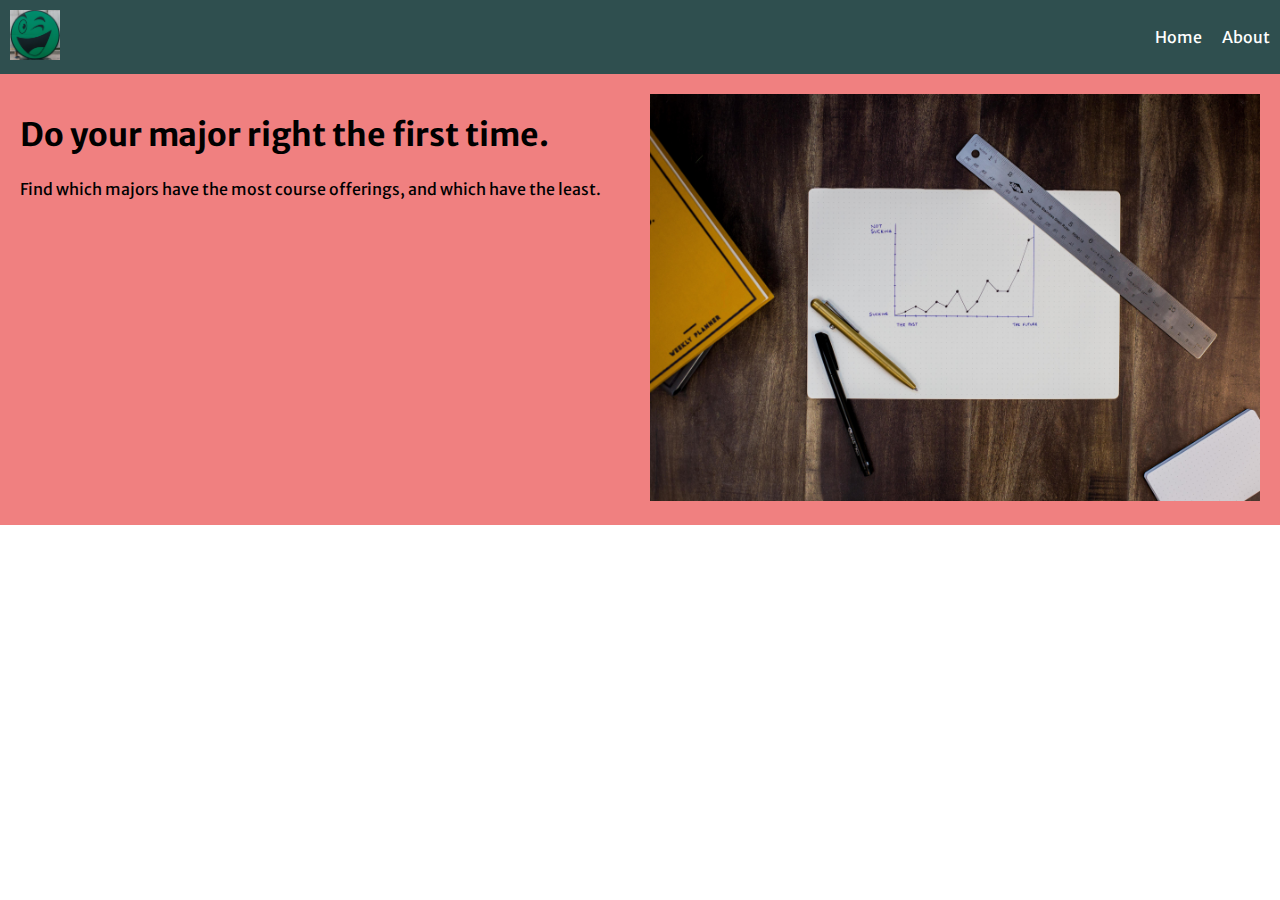
==== about.html @ a62e3a7e "index html layout" ====
<!DOCTYPE html>
<html lang="en">

<head>
    <meta charset="UTF-8">
    <meta http-equiv="X-UA-Compatible" content="IE=edge">
    <meta name="viewport" content="width=device-width, initial-scale=1.0">
    <title>Hanna Zakharenko Final Project Layout</title>
    <link rel="stylesheet" type="text/css" href="style.css">

    <link rel="preconnect" href="https://fonts.googleapis.com">
    <link rel="preconnect" href="https://fonts.gstatic.com" crossorigin>
    <link
        href="https://fonts.googleapis.com/css2?family=Merriweather+Sans:ital,wght@0,300;0,400;0,500;0,600;0,700;0,800;1,300;1,400;1,500;1,600;1,700;1,800&display=swap"
        rel="stylesheet">
</head>

<body>
    <div class="wrapper">
        <header>
            <nav>
                <div class="logo">
                    <img src="images/logo.jpg" alt="Logo">
                </div>
                <div class="links">
                    <ul>
                        <li><a href="index.html">Home</a></li>
                        <li><a href="#">About</a></li>
                    </ul>
                </div>
            </nav>
        </header>
        <div class="hero">
            <div class="text">
                <h1>Do your major right the first time.</h1>
                <p>Find which majors have the most course offerings, and which have the least.</p>
            </div>
            <div class="image">
                <img src="images/chart.jpg" alt="Image 1">
            </div>
        </div>
    </div>
</body>

</html>
---- style.css ----
body {
	margin: 0;
	padding: 0;
	font-family: 'Merriweather Sans', sans-serif;
}

header {
	background-color: darkslategray;
	color: #fff;
}

nav {
	display: flex;
	justify-content: space-between;
	align-items: center;
	padding: 10px;
}

.logo img {
	height: 50px;
}

.links ul {
	list-style: none;
	display: flex;
}

.links li {
	margin-left: 20px;
}

.links a {
	color: #fff;
	text-decoration: none;
}

.hero {
	display: flex;
	flex-wrap: wrap;
	padding: 20px;
    border: 20px;
    background-color: lightcoral;
}

.content {
    padding: 20px;
    border: 20px;
    background-color: lightgray;
}

.text {
	flex: 1;
	margin-right: 20px;
}

.text h2 {
	font-size: 24px;
}

.text p {
	font-size: 16px;
	line-height: 1.5;
}

.image {
	flex: 1;
}

.image img {
	width: 100%;
	height: auto;
}

.chart img{
    width: 50%;
    height: auto;
}
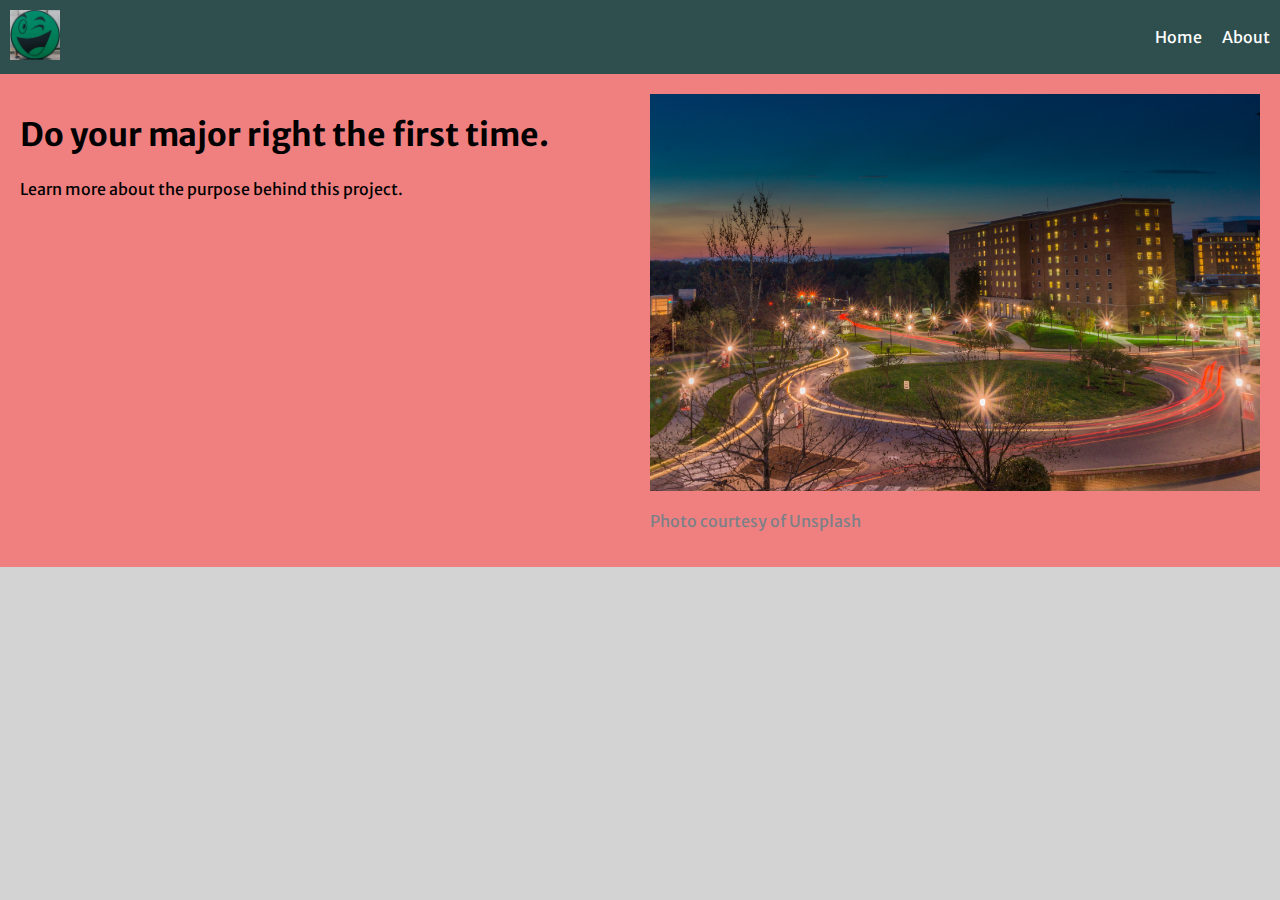
==== commit 3daa3f28: "finish style start about page" ====
--- a/about.html
+++ b/about.html
@@ -33,10 +33,11 @@
         <div class="hero">
             <div class="text">
                 <h1>Do your major right the first time.</h1>
-                <p>Find which majors have the most course offerings, and which have the least.</p>
+                <p>Learn more about the purpose behind this project.</p>
             </div>
             <div class="image">
-                <img src="images/chart.jpg" alt="Image 1">
+                <img src="images/umd.jpg" alt="Photo of the University of Maryland's campus.">
+                <p class="caption">Photo courtesy of Unsplash</p>
             </div>
         </div>
     </div>
--- a/style.css
+++ b/style.css
@@ -1,7 +1,8 @@
 body {
-	margin: 0;
-	padding: 0;
 	font-family: 'Merriweather Sans', sans-serif;
+	background-color: lightgray;
+	margin:0;
+	display: flex;
 }
 
 header {
@@ -34,6 +35,10 @@
 	text-decoration: none;
 }
 
+.caption {
+	color: #7b8088;
+}
+
 .hero {
 	display: flex;
 	flex-wrap: wrap;
@@ -42,10 +47,19 @@
     background-color: lightcoral;
 }
 
-.content {
+.container {
     padding: 20px;
     border: 20px;
-    background-color: lightgray;
+	display: flex;
+	flex-direction: column;
+	justify-content: center;
+	align-items: center;
+}
+
+
+.container_sides {
+    padding: 20px;
+    border: 20px;
 }
 
 .text {
@@ -71,7 +85,42 @@
 	height: auto;
 }
 
-.chart img{
-    width: 50%;
-    height: auto;
-}+.chart_container {
+	width: 70%;
+	height: 70%;
+}
+
+
+.big_chart {
+	width: 95%;
+	height: 100%
+}
+
+form input {
+	/* This is a hack to make sure our boxes line up with one another nicely */
+	width: 100%;
+	width: -moz-available;
+	/* WebKit-based browsers will ignore this. */
+	width: -webkit-fill-available;
+	/* Mozilla-based browsers will ignore this. */
+	width: fill-available;
+  
+	/* here we are setting white space correctly */
+	margin-bottom: 1rem;
+	height: 2rem;
+	border-radius: 4px;
+  }
+  
+  form label {
+	width: 100%;
+	width: -moz-available;
+	/* WebKit-based browsers will ignore this. */
+	width: -webkit-fill-available;
+	/* Mozilla-based browsers will ignore this. */
+	width: fill-available;
+	align-items: flex-start;
+  
+	display: block;
+	/* this turns the label text into a box we can set margins on */
+	margin-bottom: 0.5rem;
+  }
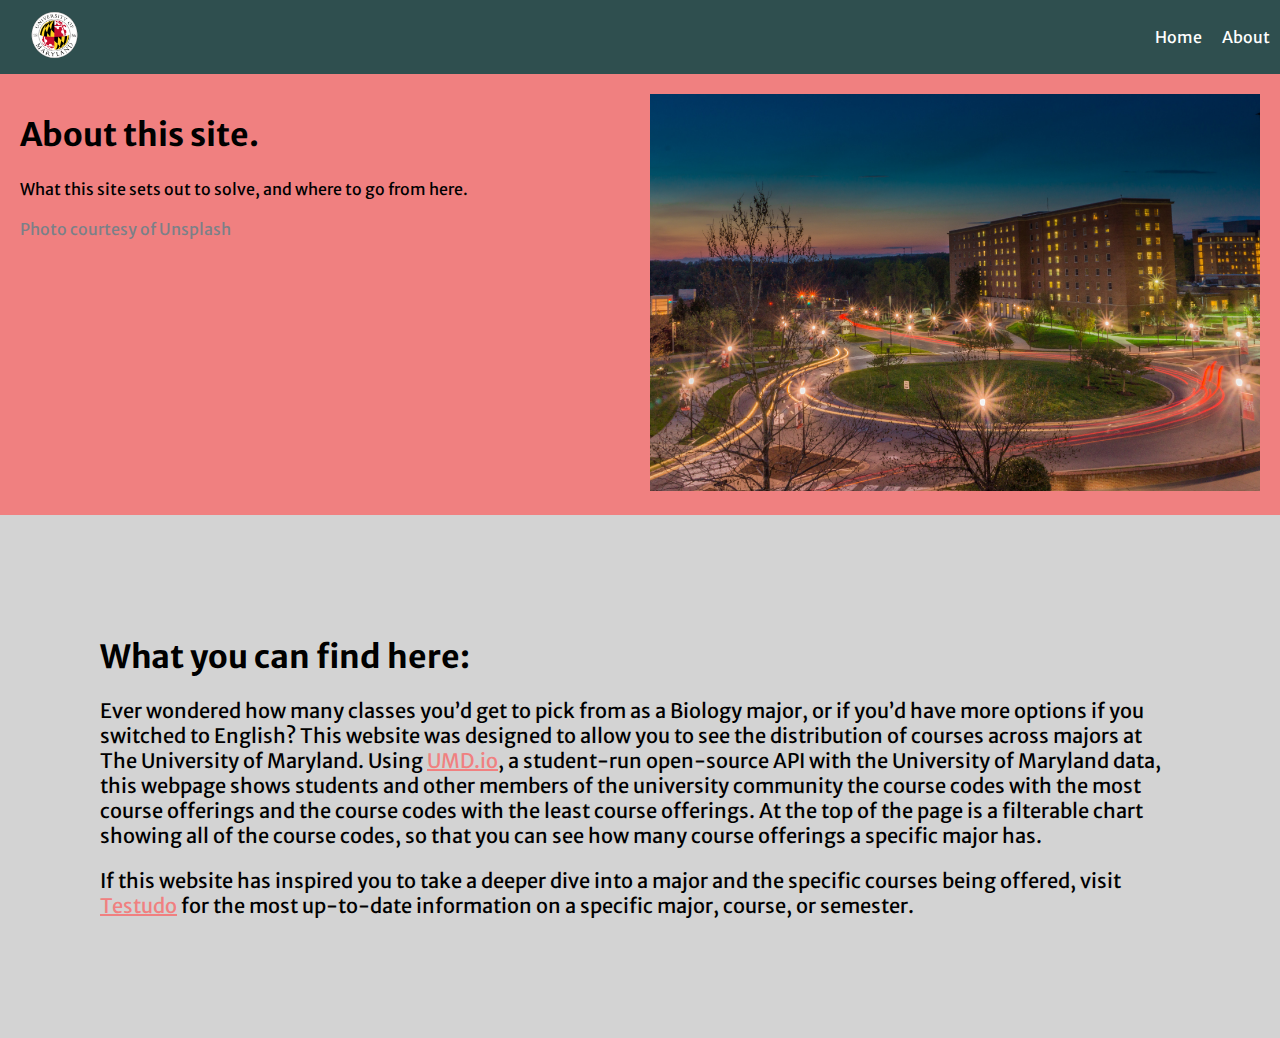
==== commit b7671e77: "final presentation" ====
--- a/about.html
+++ b/about.html
@@ -20,7 +20,7 @@
         <header>
             <nav>
                 <div class="logo">
-                    <img src="images/logo.jpg" alt="Logo">
+                    <img src="images/umd_logo.png" alt="Logo">
                 </div>
                 <div class="links">
                     <ul>
@@ -32,13 +32,19 @@
         </header>
         <div class="hero">
             <div class="text">
-                <h1>Do your major right the first time.</h1>
-                <p>Learn more about the purpose behind this project.</p>
+                <h1>About this site.</h1>
+                <p>What this site sets out to solve, and where to go from here.</p>
+                <p class="caption">Photo courtesy of Unsplash</p>
             </div>
             <div class="image">
                 <img src="images/umd.jpg" alt="Photo of the University of Maryland's campus.">
-                <p class="caption">Photo courtesy of Unsplash</p>
             </div>
+        </div>
+        <div class="container_about">
+            <h1>What you can find here:</h1>
+            <p class="about-text">Ever wondered how many classes you’d get to pick from as a Biology major, or if you’d have more options if you switched to English? This website was designed to allow you to see the distribution of courses across majors at The University of Maryland. Using <a href="https://umd.io/" target="_blank">UMD.io</a>, a student-run open-source API with the University of Maryland data, this webpage shows students and other members of the university community the course codes with the most course offerings and the course codes with the least course offerings. At the top of the page is a filterable chart showing all of the course codes, so that you can see how many course offerings a specific major has.</p>
+            <p class="about-text">If this website has inspired you to take a deeper dive into a major and the specific courses being offered, visit <a href="https://www.testudo.umd.edu/" target="_blank">Testudo</a> for the most up-to-date information on a specific major, course, or semester.</p>
+            
         </div>
     </div>
 </body>
--- a/style.css
+++ b/style.css
@@ -2,7 +2,11 @@
 	font-family: 'Merriweather Sans', sans-serif;
 	background-color: lightgray;
 	margin:0;
-	display: flex;
+	display:flex;
+}
+
+.about-text {
+	font-size: 20px;
 }
 
 header {
@@ -62,6 +66,11 @@
     border: 20px;
 }
 
+.container_about {
+    padding: 100px;
+    border: 100px;
+}
+
 .text {
 	flex: 1;
 	margin-right: 20px;
@@ -96,6 +105,10 @@
 	height: 100%
 }
 
+a {
+	color: lightcoral;
+}
+
 form input {
 	/* This is a hack to make sure our boxes line up with one another nicely */
 	width: 100%;
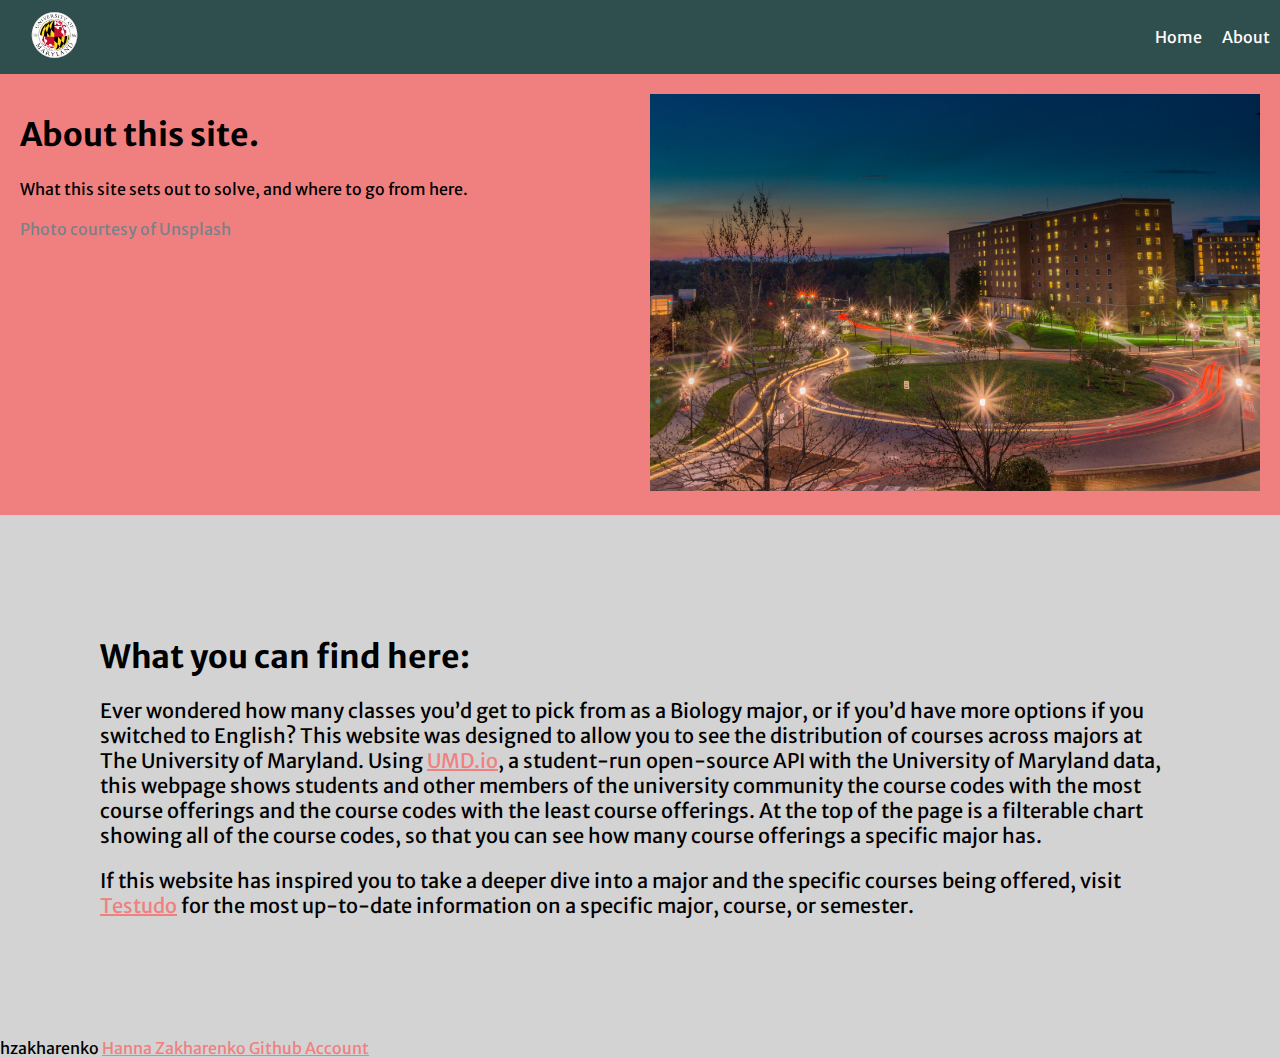
==== commit 5cd3827b: "footer" ====
--- a/about.html
+++ b/about.html
@@ -46,6 +46,8 @@
             <p class="about-text">If this website has inspired you to take a deeper dive into a major and the specific courses being offered, visit <a href="https://www.testudo.umd.edu/" target="_blank">Testudo</a> for the most up-to-date information on a specific major, course, or semester.</p>
             
         </div>
+        <footer class="footer">hzakharenko <a href="http://github.com/hzakharenko/" target="_blank"
+            rel="noopener noreferrer">Hanna Zakharenko Github Account</a></footer>
     </div>
 </body>
 
